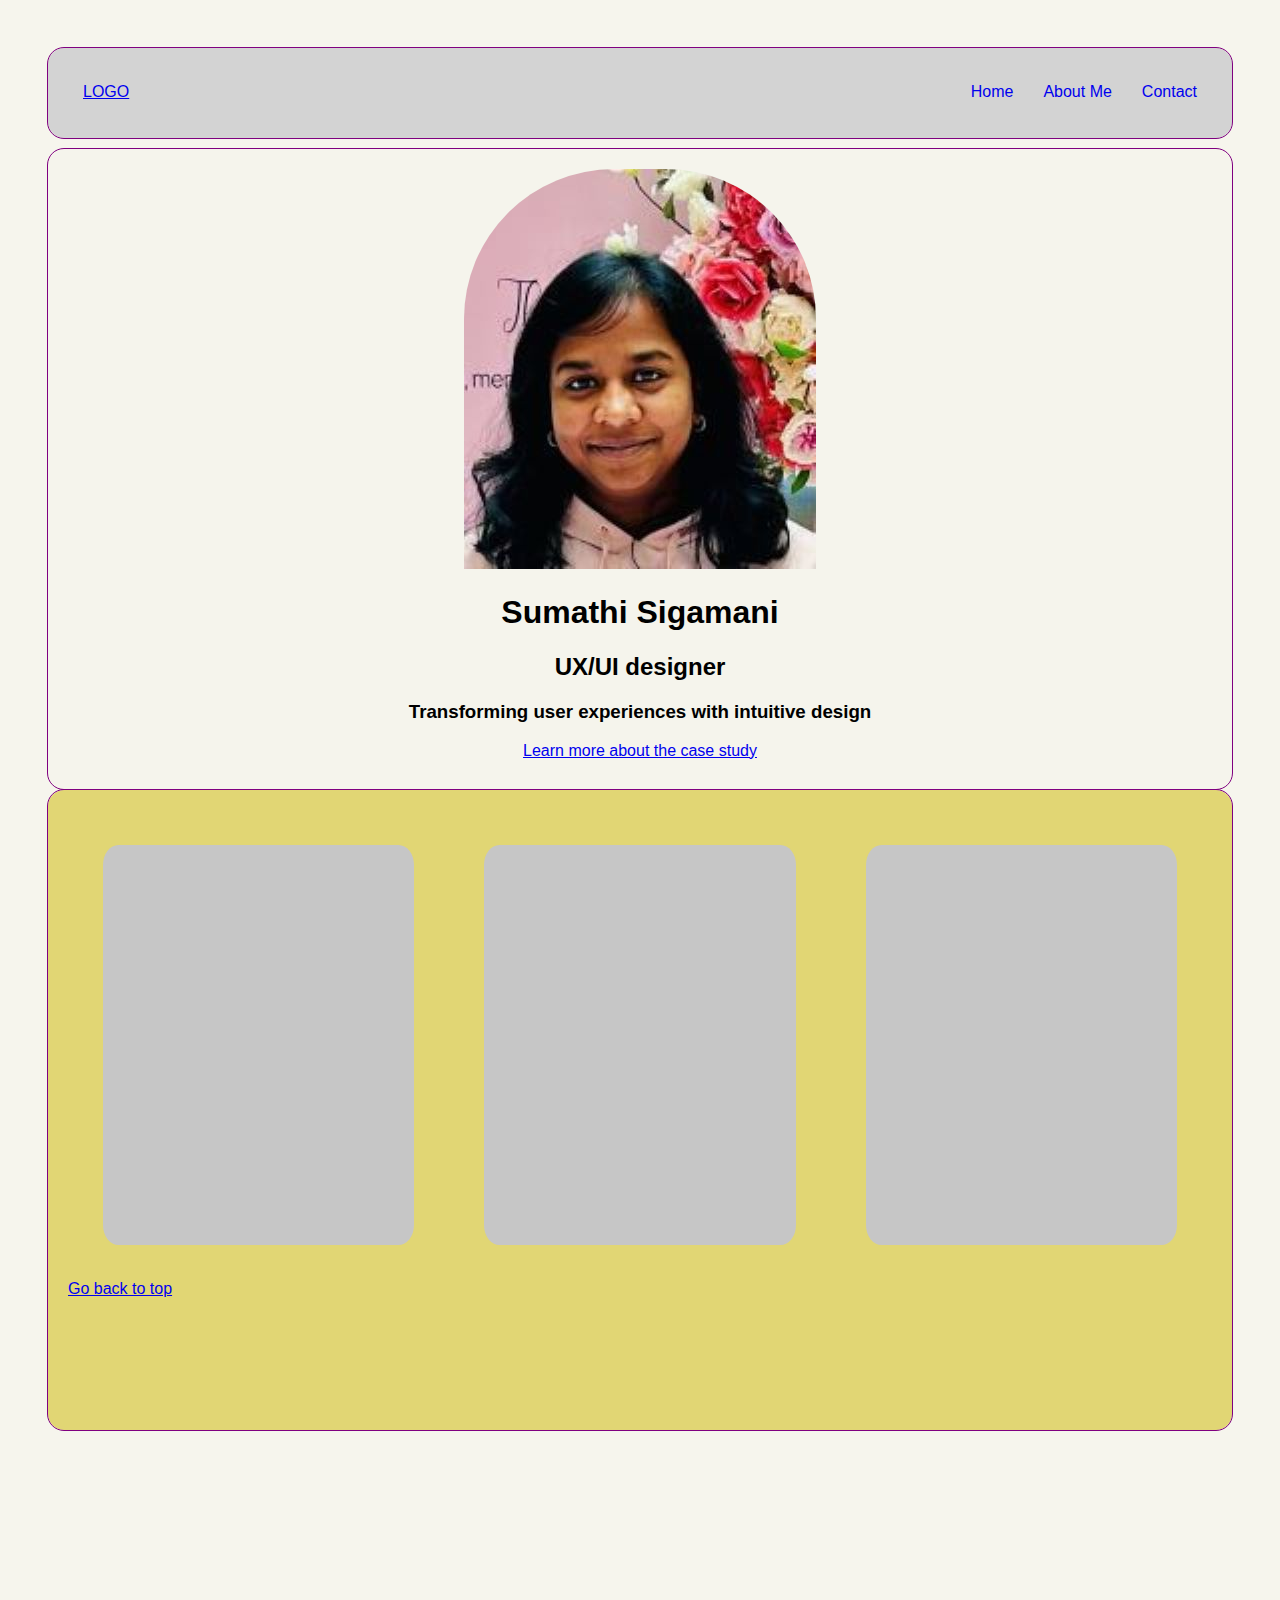
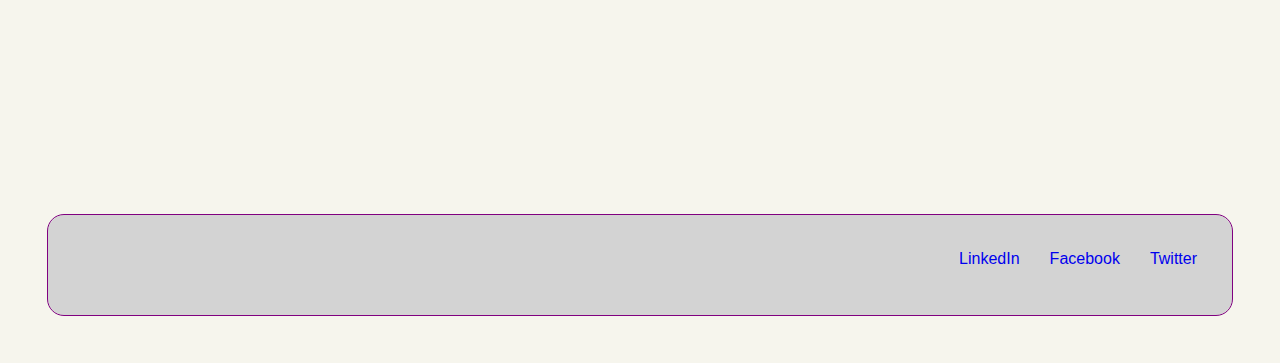
==== index.html @ f85f3149 "UX_UI_HW_19" ====
<!DOCTYPE html>
<html lang="en">
  <meta charset="UTF-8">
  <meta name="viewport" content="width=device-width, initial-scale=1.0">
  <title>Sumathi Portfolio</title>
  <script src="https://ajax.googleapis.com/ajax/libs/jquery/3.3.1/jquery.min.js"></script>
<script>
$(document).ready(function(){
  // Add smooth scrolling to all links
  $("a").on('click', function(event) {

    // Make sure this.hash has a value before overriding default behavior
    if (this.hash !== "") {
      // Prevent default anchor click behavior
      event.preventDefault();

      // Store hash
      var hash = this.hash;

      // Using jQuery's animate() method to add smooth page scroll
      // The optional number (800) specifies the number of milliseconds it takes to scroll to the specified area
      $('html, body').animate({
        scrollTop: $(hash).offset().top
      }, 800, function(){
   
        // Add hash (#) to URL when done scrolling (default click behavior)
        window.location.hash = hash;
      });
    } // End if
  });
});
</script>
<head>
  <link href="css/index.css" rel="stylesheet" type="text/css">
</head>
<body>
  <div class="grid">
 
<!--   <nav> -->
    <div class="title">
      <div class="logo">
        <a href="https://google.com">LOGO</a>
      </div> 
        <a href="https://google.com"><div class="inline-block">Contact</div></a>
        <a href="https://google.com"><div class="inline-block">About Me</div></a>
        <a href="https://google.com"><div class="inline-block">Home</div></a>
<!--       </div> -->
    </div>
<!--   </nav> -->
 
  <div class="header" id="section1">
    <!-- <div class="main" id="section1"></div> -->
        <img src="images/Sumi.jpg", alt="Sumathi picture">
        <h1>Sumathi Sigamani</h1>
        <h2>UX/UI designer</h2>
        <h3>Transforming user experiences with intuitive design</h3>
        <a href="#section2">Learn more about the case study</a>
    <!-- </div> -->
        
  </div>
  
  <div class="content" id="section2">
<!--     Case Study -->
    <!-- <div class="main" id="section2"> -->
      <div class="nested"></div>
      <div class="nested"></div>
      <div class="nested"></div>       
      <a href="#section1">Go back to top</a>
    <!-- </div> -->
   </div>   
     
  <div class="footer">
    <a href="https://google.com"><div class="inline-block">Twitter</div></a>
    <a href="https://google.com"><div class="inline-block">Facebook</div></a>
    <a href="https://google.com"><div class="inline-block">LinkedIn</div></a>
<!--       </div> -->
  </div>
  </div>
</body>
</html>
---- css/index.css ----
body {
    background-color: #F5F4EBE6;
    margin: 3em;
    font-family: arial, helvetica, sans-serif;
  }
  nav {
    height: 50px;
    background-color: lightgrey;
  }
  .logo {
    float: left;
    padding: 15px;
  }
  .inline-block {
    padding: 15px;
    float: inline-end;
  }
  #section1 {
    height: 600px;
    background-color: #F5F4EBE6;
  }
  
  #section2 {
    height: 600px;
    background-color: #e1d674;
  }
  /* #divider {
    display: flex;
    padding: 1px;
    flex-grow:1%; 
    background-color: purple;
    height: 5px;
    width: 100%;
  } */
  img{
    border-radius: 150px 150px 0 0;
  }
  /* .heroImage {
    float: top;
    padding-top: 5%;
    height: 600px;
    background-color: #F5F4EB;
    width: 100%;
    text-align: center;
  } */
  /* .caseStudy {
    float: bottom;
    background-color: #F5F4EB;
    height: 500px;
    width: 100%;
    text-align: center;
  } */
  
  /* .card {
    display: inline-block;
    background-color: #C6C6C6;
    border-radius: 5%;
    height: 400px;
    width: 350px;
    margin: 35px;
    margin-top: 50px;
  } */
  .site-footer {
    display: flex;
    /* align-content:flex-end; */
    background-color: #131111;
    border-top: 1px solid #131111;
    padding: 0 25px;
    position: absolute;
    flex-direction: column;
    justify-content: flex-end;
    width: 100%;
    bottom: 0;
  }
  /* 
  .footer-nav ul {
    padding: 0;
    margin: 0;
    list-style: none;
  }
  
  .footer-nav li {
    display: inline-block;
    vertical-top: top; 
  }
  /* 
  .footer-nav a {
    color: #666666;
    line-height: 40px;
    display: block;
    font-size: 13px;
  }
  
  .left-site-links {
    float: left;
  }
  
  .left-site-links li {
    margin-right: 1.5rem;
  }
  
  .right-site-links {
    float: right;
  }
  
  .right-site-links li {
    margin-left: 1.5rem;
  } */
  
   
  
  /* WITH GRID PROPERTIES */
  
  .grid {
    display: grid;
  
    grid-template-columns: 1fr 1fr 1fr;
  /*   grid-template-rows: 200px repeat(auto-fill, 200px) 600px; */
    grid-auto-rows: minmax(100px, auto) minmax(max-content, 2fr) minmax(20%, 80vmax);
    grid-gap: 1px;
    grid-template-areas: 
      "title title title"
      "header header header"
      "content content content"
      "footer footer footer";
  }
  .title {
    grid-area: title;
      height: 50px;
    background-color: lightgrey;
    
  }
  .header {
    grid-area: header;
    float: top;
    padding-top: 0%;
    height: 600px;
    background-color: #F5F4EB;
    text-align: center;
  }
  .sidebar {
    grid-area: sidebar;
  }
  .content {
    grid-area: content;
    display: grid;
    grid-template-rows: 0.1fr 1fr 2.5fr 0.5fr;   
    grid-template-columns: 1fr 1fr 1fr;
  }
  .footer {
    grid-area: footer;
  }
  
  /* Nested Grid */
  
  .nested {
    display: inline-block;
    background-color: #C6C6C6;
    border-radius: 5%;
    height: 400px;
    /* width: 350px; */
    margin: 35px;
    /* margin-top: 50px; */
  }
  
  
  /* Styling */
  
  .grid > div {
    padding: 20px;
   background-color:lightgrey;
   outline: 1px ridge purple;
   border-radius: 1rem ;
  }
  
  @media screen and (max-height: 471px) {
    body, html {
      height: auto;
    }
    .site-footer {
      position: relative;
    }
  } 
  
  @media screen and (max-width: 100%) {
    .footer-nav {
      text-align: center;
    }
    .footer-nav li {
      display: block;
      margin: 0;
    }
    .footer-nav li {
      display: block;
      margin: 0;
    }
    .left-site-links,
    .right-site-links {
      float: none;
    }
  }
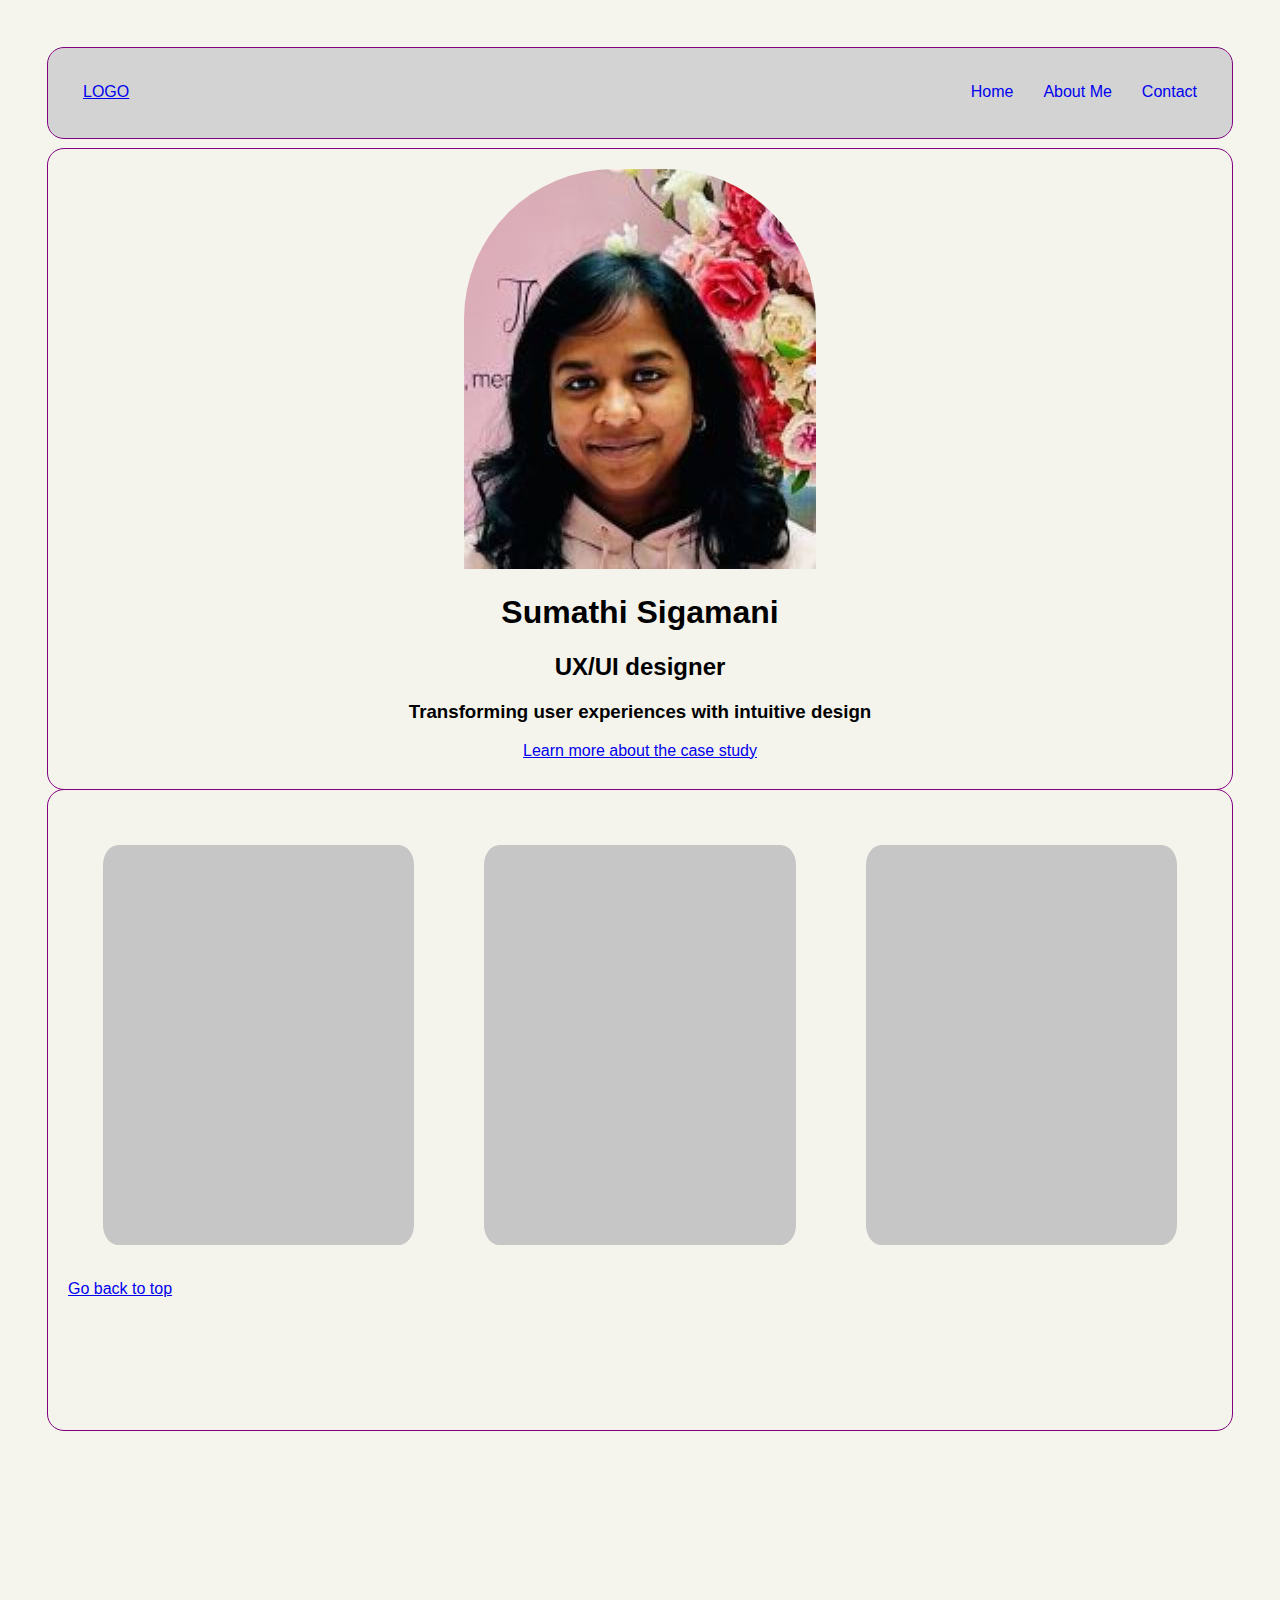
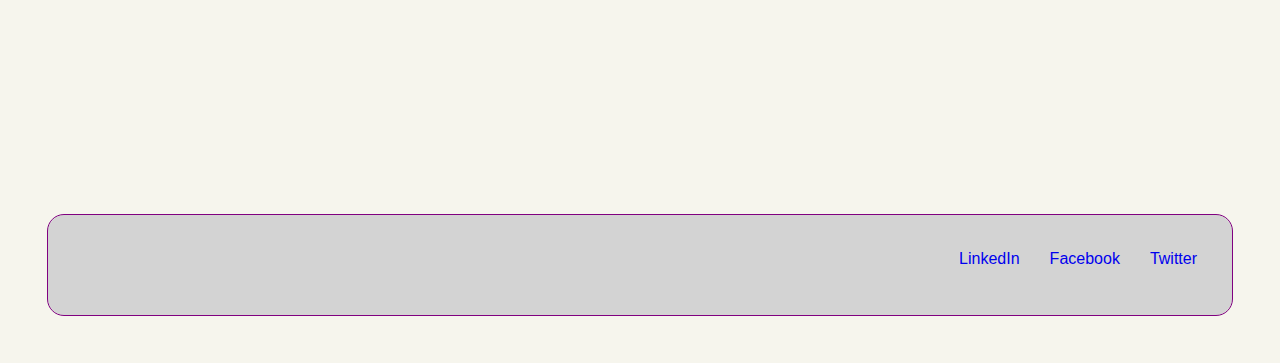
==== commit e604d074: "Updated with Javascript" ====
--- a/index.html
+++ b/index.html
@@ -31,6 +31,15 @@
 });
 </script>
 <head>
+  <!-- Google tag (gtag.js) -->
+<script async src="https://www.googletagmanager.com/gtag/js?id=G-SZ0YELFZ75"></script>
+<script>
+  window.dataLayer = window.dataLayer || [];
+  function gtag(){dataLayer.push(arguments);}
+  gtag('js', new Date());
+
+  gtag('config', 'G-SZ0YELFZ75');
+</script>
   <link href="css/index.css" rel="stylesheet" type="text/css">
 </head>
 <body>
--- a/css/index.css
+++ b/css/index.css
@@ -22,7 +22,7 @@
   
   #section2 {
     height: 600px;
-    background-color: #e1d674;
+    background-color: #F5F4EBE6;
   }
   /* #divider {
     display: flex;
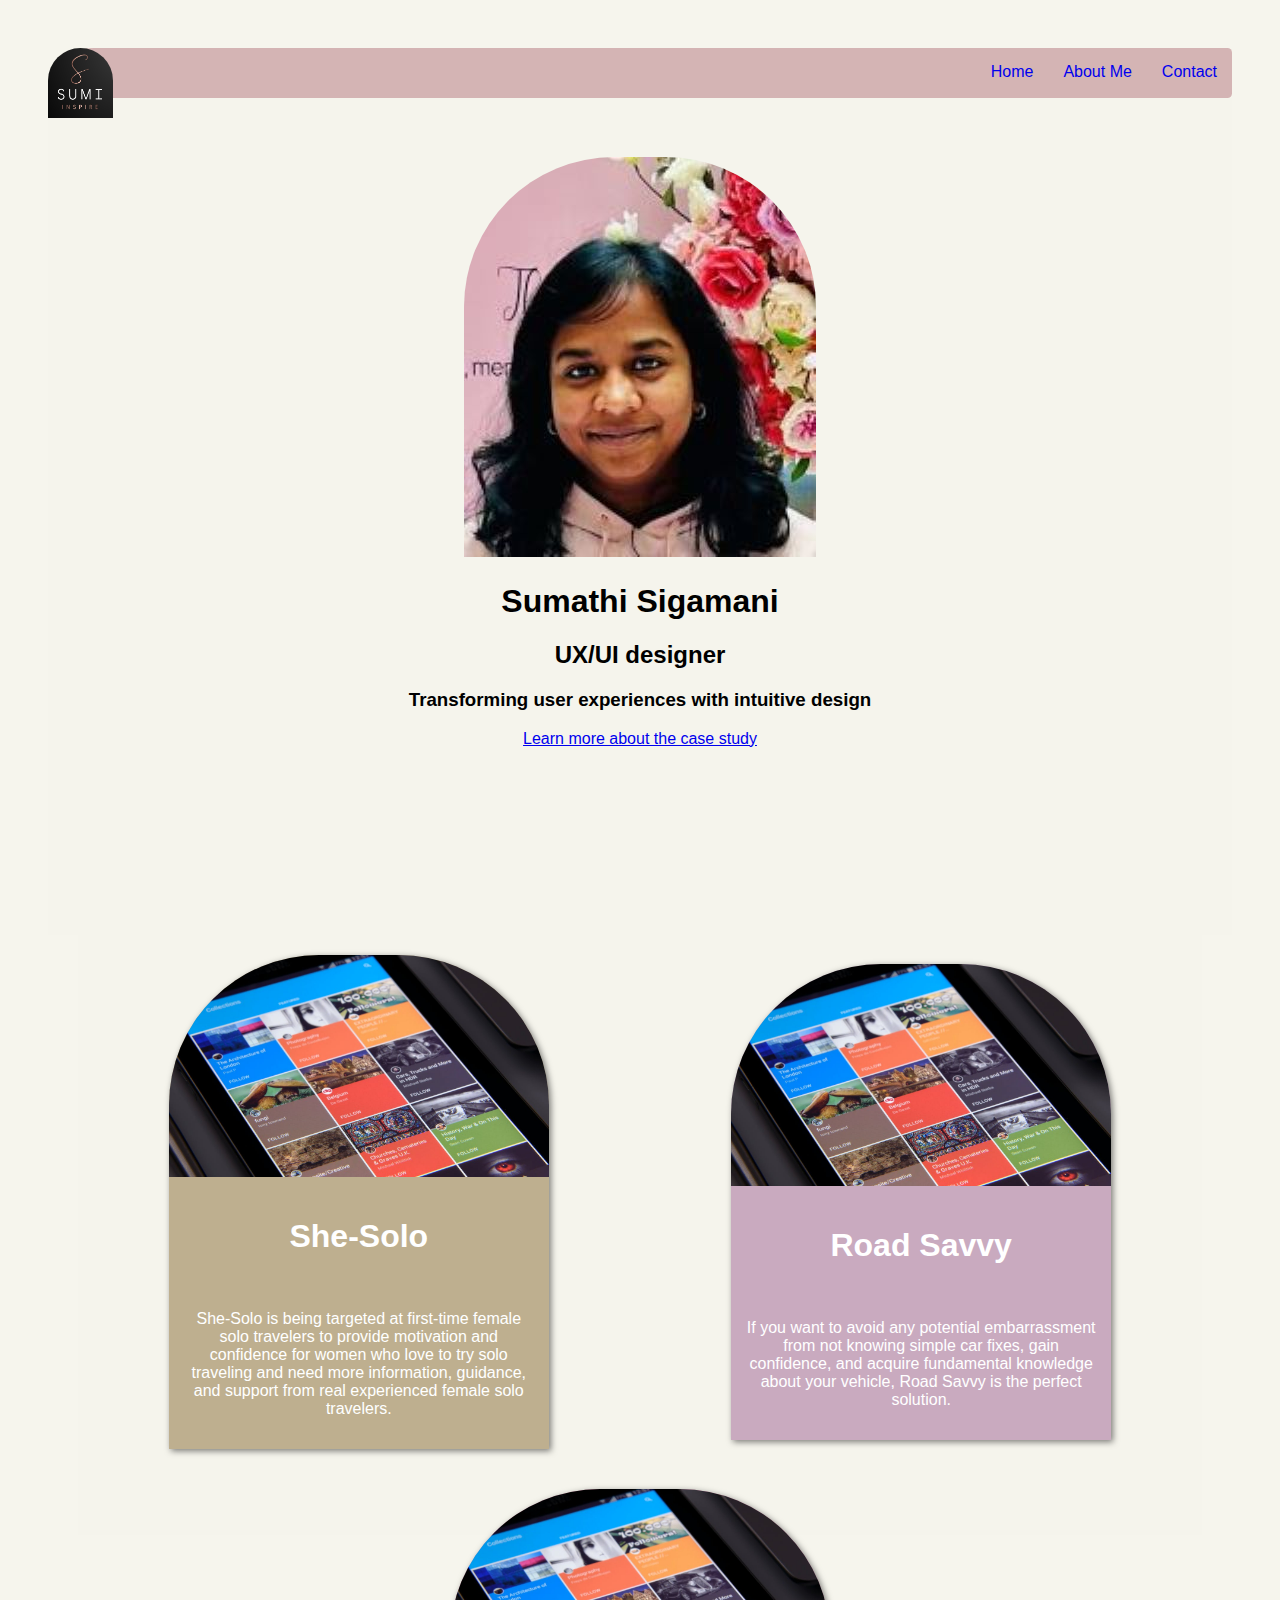
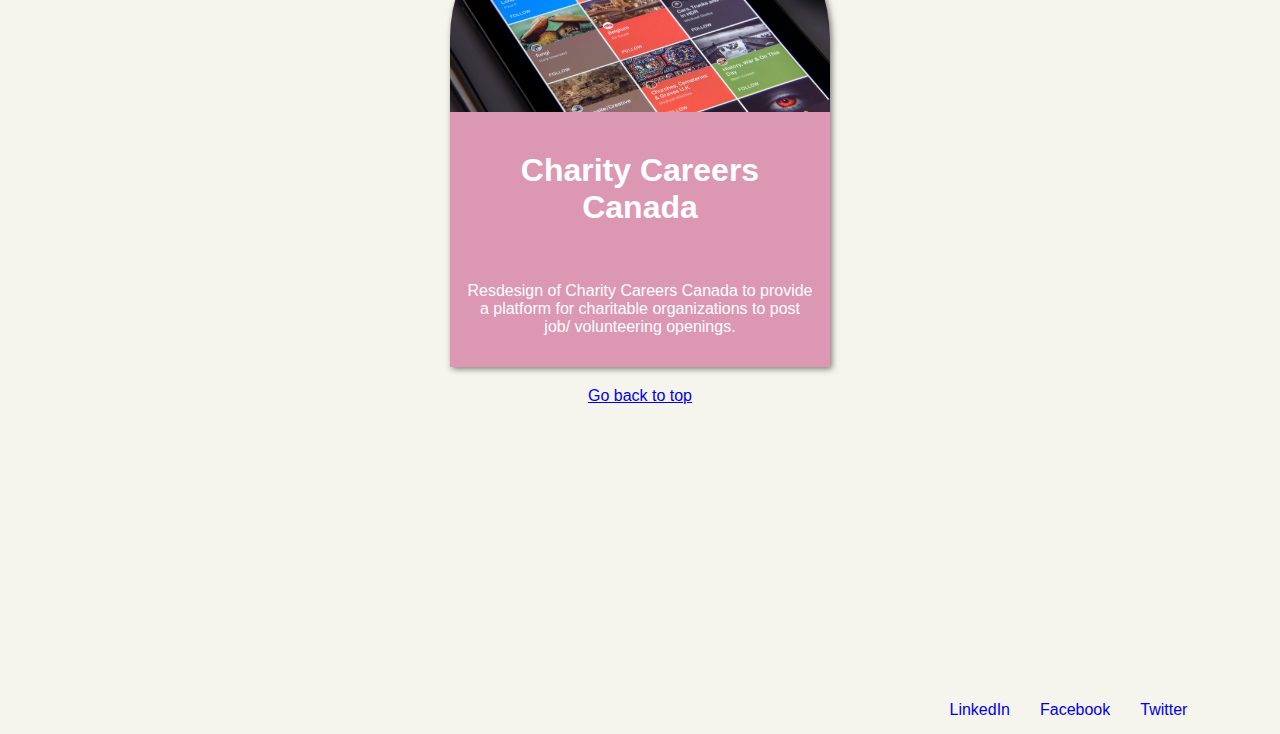
==== commit bde01c80: "Updated Javascript" ====
--- a/index.html
+++ b/index.html
@@ -1,89 +1,123 @@
 <!DOCTYPE html>
 <html lang="en">
-  <meta charset="UTF-8">
-  <meta name="viewport" content="width=device-width, initial-scale=1.0">
-  <title>Sumathi Portfolio</title>
-  <script src="https://ajax.googleapis.com/ajax/libs/jquery/3.3.1/jquery.min.js"></script>
-<script>
-$(document).ready(function(){
-  // Add smooth scrolling to all links
-  $("a").on('click', function(event) {
+<meta charset="UTF-8">
+<meta name="viewport" content="width=device-width, initial-scale=1.0">
+<title>Sumathi Portfolio</title>
+<script src="https://ajax.googleapis.com/ajax/libs/jquery/3.3.1/jquery.min.js"></script>
 
-    // Make sure this.hash has a value before overriding default behavior
-    if (this.hash !== "") {
-      // Prevent default anchor click behavior
-      event.preventDefault();
-
-      // Store hash
-      var hash = this.hash;
-
-      // Using jQuery's animate() method to add smooth page scroll
-      // The optional number (800) specifies the number of milliseconds it takes to scroll to the specified area
-      $('html, body').animate({
-        scrollTop: $(hash).offset().top
-      }, 800, function(){
-   
-        // Add hash (#) to URL when done scrolling (default click behavior)
-        window.location.hash = hash;
-      });
-    } // End if
-  });
-});
-</script>
 <head>
   <!-- Google tag (gtag.js) -->
-<script async src="https://www.googletagmanager.com/gtag/js?id=G-SZ0YELFZ75"></script>
-<script>
-  window.dataLayer = window.dataLayer || [];
-  function gtag(){dataLayer.push(arguments);}
-  gtag('js', new Date());
+  <script async src="https://www.googletagmanager.com/gtag/js?id=G-SZ0YELFZ75"></script>
+  <script>
+    window.dataLayer = window.dataLayer || [];
+    function gtag() { dataLayer.push(arguments); }
+    gtag('js', new Date());
 
-  gtag('config', 'G-SZ0YELFZ75');
-</script>
+    gtag('config', 'G-SZ0YELFZ75');
+  </script>
   <link href="css/index.css" rel="stylesheet" type="text/css">
 </head>
+
 <body>
-  <div class="grid">
- 
-<!--   <nav> -->
-    <div class="title">
-      <div class="logo">
-        <a href="https://google.com">LOGO</a>
-      </div> 
-        <a href="https://google.com"><div class="inline-block">Contact</div></a>
-        <a href="https://google.com"><div class="inline-block">About Me</div></a>
-        <a href="https://google.com"><div class="inline-block">Home</div></a>
-<!--       </div> -->
+
+  <div class="title">
+    <div class="logo">
+      <img class="logo" src="images/Sumi_logo.jpg" alt="Sumi Logo">
+      <!-- <a href="https://google.com">LOGO</a> -->
     </div>
-<!--   </nav> -->
- 
+    <a href="https://google.com">
+      <div class="inline-block">Contact</div>
+    </a>
+    <a href="https://google.com">
+      <div class="inline-block">About Me</div>
+    </a>
+    <a href="https://google.com">
+      <div class="inline-block">Home</div>
+    </a>
+  </div>
+
   <div class="header" id="section1">
     <!-- <div class="main" id="section1"></div> -->
-        <img src="images/Sumi.jpg", alt="Sumathi picture">
-        <h1>Sumathi Sigamani</h1>
-        <h2>UX/UI designer</h2>
-        <h3>Transforming user experiences with intuitive design</h3>
-        <a href="#section2">Learn more about the case study</a>
+    <img src="images/Sumi.jpg" , alt="Sumathi picture">
+    <h1>Sumathi Sigamani</h1>
+    <h2>UX/UI designer</h2>
+    <h3>Transforming user experiences with intuitive design</h3>
+    <a href="#section2">Learn more about the case study</a>
     <!-- </div> -->
-        
+
   </div>
-  
-  <div class="content" id="section2">
-<!--     Case Study -->
-    <!-- <div class="main" id="section2"> -->
-      <div class="nested"></div>
-      <div class="nested"></div>
-      <div class="nested"></div>       
-      <a href="#section1">Go back to top</a>
+
+  <!-- Cards start -->
+
+  <div class="container" id="section2">
+    <div id="my-cards">
+      <div class="card" id="casestudy1_card">
+        <img class="image" src="images/sample.jpg" alt="car_1 image">
+        <div class="details">
+          <h1>She-Solo </h1>
+          <br>
+          <p>She-Solo is being targeted at first-time female solo travelers to provide motivation and confidence for women who love to try solo traveling and need more information, guidance, and support from real experienced female solo travelers.
+          </p>
+        </div>
+        <div class="middle">
+          <div>
+            <h1 class="article">Learn More</h1>
+          </div>
+        </div>
+      </div>
+
+      <div class="card" id="casestudy2_card">
+        <img class="image" src="images/sample.jpg" alt="card_2 image">
+        <div class="details">
+          <h1>Road Savvy</h1>
+          <br>
+          <p>If you want to avoid any potential embarrassment from not knowing simple car fixes, gain confidence, and acquire fundamental knowledge about your vehicle, Road Savvy is the perfect solution.
+
+          </p>
+        </div>
+        <div class="middle">
+          <div>
+            <h1 class="article">Learn More</h1>
+          </div>
+        </div>
+      </div>
+
+      <div class="card" id="casestudy3_card">
+        <img class="image" src="images/sample.jpg" alt="card_3 image">
+        <div class="details">
+          <h1>Charity Careers Canada</h1>
+          <br>
+          <p>Resdesign of Charity Careers Canada  to provide a platform for charitable organizations to post job/
+volunteering openings. 
+          </p>
+        </div>
+        <div class="middle">
+          <div>
+            <h1 class="article">Learn More</h1>
+          </div>
+        </div>
+      </div>
+
+    </div>
+    <a href="#section1">Go back to top</a>
     <!-- </div> -->
-   </div>   
-     
-  <div class="footer">
-    <a href="https://google.com"><div class="inline-block">Twitter</div></a>
-    <a href="https://google.com"><div class="inline-block">Facebook</div></a>
-    <a href="https://google.com"><div class="inline-block">LinkedIn</div></a>
-<!--       </div> -->
+
+
+
+
+    <div class="footer">
+      <a href="https://google.com">
+        <div class="inline-block">Twitter</div>
+      </a>
+      <a href="https://google.com">
+        <div class="inline-block">Facebook</div>
+      </a>
+      <a href="https://google.com">
+        <div class="inline-block">LinkedIn</div>
+      </a>
+    </div>
   </div>
-  </div>
+  <script src="js/index.js"></script>
 </body>
-</html>
+
+</html>--- a/css/index.css
+++ b/css/index.css
@@ -3,13 +3,16 @@
     margin: 3em;
     font-family: arial, helvetica, sans-serif;
   }
-  nav {
+  /* nav {
     height: 50px;
-    background-color: lightgrey;
-  }
+    /* background-color: lightgrey; */
+    /* border-radius: 150px 150px 0 0; */
+  /* } */
+
   .logo {
     float: left;
-    padding: 15px;
+    /* padding: 15px; */
+    height: 70px; width: 65px;
   }
   .inline-block {
     padding: 15px;
@@ -18,51 +21,111 @@
   #section1 {
     height: 600px;
     background-color: #F5F4EBE6;
+    padding-bottom:15% ;
   }
   
   #section2 {
     height: 600px;
     background-color: #F5F4EBE6;
-  }
-  /* #divider {
-    display: flex;
-    padding: 1px;
-    flex-grow:1%; 
-    background-color: purple;
-    height: 5px;
-    width: 100%;
-  } */
+    text-align: center;
+  }
+
   img{
     border-radius: 150px 150px 0 0;
   }
-  /* .heroImage {
-    float: top;
-    padding-top: 5%;
-    height: 600px;
-    background-color: #F5F4EB;
-    width: 100%;
+  .container{
+    width: 1280px;
+    margin: auto;
+  }
+  
+  #my-cards{
+    display: flex;
+    justify-content: space-around;
+    flex-wrap: wrap;
+    align-items: center;
     text-align: center;
-  } */
-  /* .caseStudy {
-    float: bottom;
-    background-color: #F5F4EB;
-    height: 500px;
-    width: 100%;
-    text-align: center;
-  } */
-  
-  /* .card {
-    display: inline-block;
-    background-color: #C6C6C6;
-    border-radius: 5%;
-    height: 400px;
-    width: 350px;
-    margin: 35px;
-    margin-top: 50px;
-  } */
-  .site-footer {
+  }
+  
+  .card{
+    position: relative;
+    width: 380px;
+    min-height: 350px;
+    margin: 20px 0;
+    cursor: pointer;
+    transition: 1s ease;
+    /* horizontal length, vertical length, Blur radius, spread, color */
+    box-shadow: 2px 2px 6px 0px rgba(0, 0, 0, 0.5);
+    border-radius: 150px 150px 0 0;
+  }
+  
+  .card:hover{ transform: scale(1.1);}
+  
+  .card img{ width: 100%;}
+  
+  .card:hover .image{
+    filter: brightness(50%);
+    -webkit-transition: all 1s ease;
+    -moz-transition: all 1s ease;
+    -o-transition: all 1s ease;
+    -ms-transition: all 1s ease;
+    transition: all 1s ease;
+  }
+  
+  .details{padding: 15px;}
+  
+  .middle{
+    position: absolute;
+    top: 30%;
+    left: 50%;
+    opacity: 0;
+    color: black;
+    transition: .5s ease;
+    transform: translate(-50%, -50%);
+    -ms-transform: translate(-50%, -50%);
+    filter: brightness(100%);
+  }
+  
+  .middle i{
+    font-size: 70px;
+    color: red;
+  }
+  
+  .middle h1{
+    background-color: whitesmoke;
+    padding: 15px;
+  }
+  
+  .card:hover .middle{ opacity: 1;}
+  
+  #casestudy1_card{
+    background-color: rgba(167, 146, 104, 0.7);
+    color: white;
+  }
+  
+  #casestudy2_card{
+    background-color:rgba(183, 138, 173, 0.7);
+    color: white;
+  }
+  
+  #casestudy3_card{
+    background-color: rgba(210, 111, 152, 0.7);
+    color: white;
+  }
+  
+  
+  @media (max-width:1280px){
+    .container{ width: 95%;}
+  }
+  @media (max-width:768px){
+    .card{ width: 95%;}
+  
+    .card:hover{ transform: scale(1);}
+  }
+  
+  
+  /* .site-footer {
     display: flex;
-    /* align-content:flex-end; */
+    /* align-content:flex-end; 
     background-color: #131111;
     border-top: 1px solid #131111;
     padding: 0 25px;
@@ -72,50 +135,15 @@
     width: 100%;
     bottom: 0;
   }
-  /* 
-  .footer-nav ul {
-    padding: 0;
-    margin: 0;
-    list-style: none;
-  }
-  
-  .footer-nav li {
-    display: inline-block;
-    vertical-top: top; 
-  }
-  /* 
-  .footer-nav a {
-    color: #666666;
-    line-height: 40px;
-    display: block;
-    font-size: 13px;
-  }
-  
-  .left-site-links {
-    float: left;
-  }
-  
-  .left-site-links li {
-    margin-right: 1.5rem;
-  }
-  
-  .right-site-links {
-    float: right;
-  }
-  
-  .right-site-links li {
-    margin-left: 1.5rem;
-  } */
-  
-   
-  
-  /* WITH GRID PROPERTIES */
+ */
+     
+  /* WITH GRID PROPERTIES 
   
   .grid {
     display: grid;
   
     grid-template-columns: 1fr 1fr 1fr;
-  /*   grid-template-rows: 200px repeat(auto-fill, 200px) 600px; */
+  /*   grid-template-rows: 200px repeat(auto-fill, 200px) 600px; 
     grid-auto-rows: minmax(100px, auto) minmax(max-content, 2fr) minmax(20%, 80vmax);
     grid-gap: 1px;
     grid-template-areas: 
@@ -123,17 +151,20 @@
       "header header header"
       "content content content"
       "footer footer footer";
-  }
+  } */
   .title {
     grid-area: title;
+    padding-top:0%;
       height: 50px;
-    background-color: lightgrey;
+      border-radius: 150px 15px 15px 15px;
+     background-color: rgb(212, 180, 180);  
+    background-blend-mode:soft-light;
     
   }
   .header {
     grid-area: header;
     float: top;
-    padding-top: 0%;
+    padding-top: 5%;
     height: 600px;
     background-color: #F5F4EB;
     text-align: center;
@@ -148,6 +179,7 @@
     grid-template-columns: 1fr 1fr 1fr;
   }
   .footer {
+    padding-top: 25%;
     grid-area: footer;
   }
   
@@ -177,26 +209,7 @@
     body, html {
       height: auto;
     }
-    .site-footer {
-      position: relative;
-    }
   } 
   
-  @media screen and (max-width: 100%) {
-    .footer-nav {
-      text-align: center;
-    }
-    .footer-nav li {
-      display: block;
-      margin: 0;
-    }
-    .footer-nav li {
-      display: block;
-      margin: 0;
-    }
-    .left-site-links,
-    .right-site-links {
-      float: none;
-    }
-  } 
+
   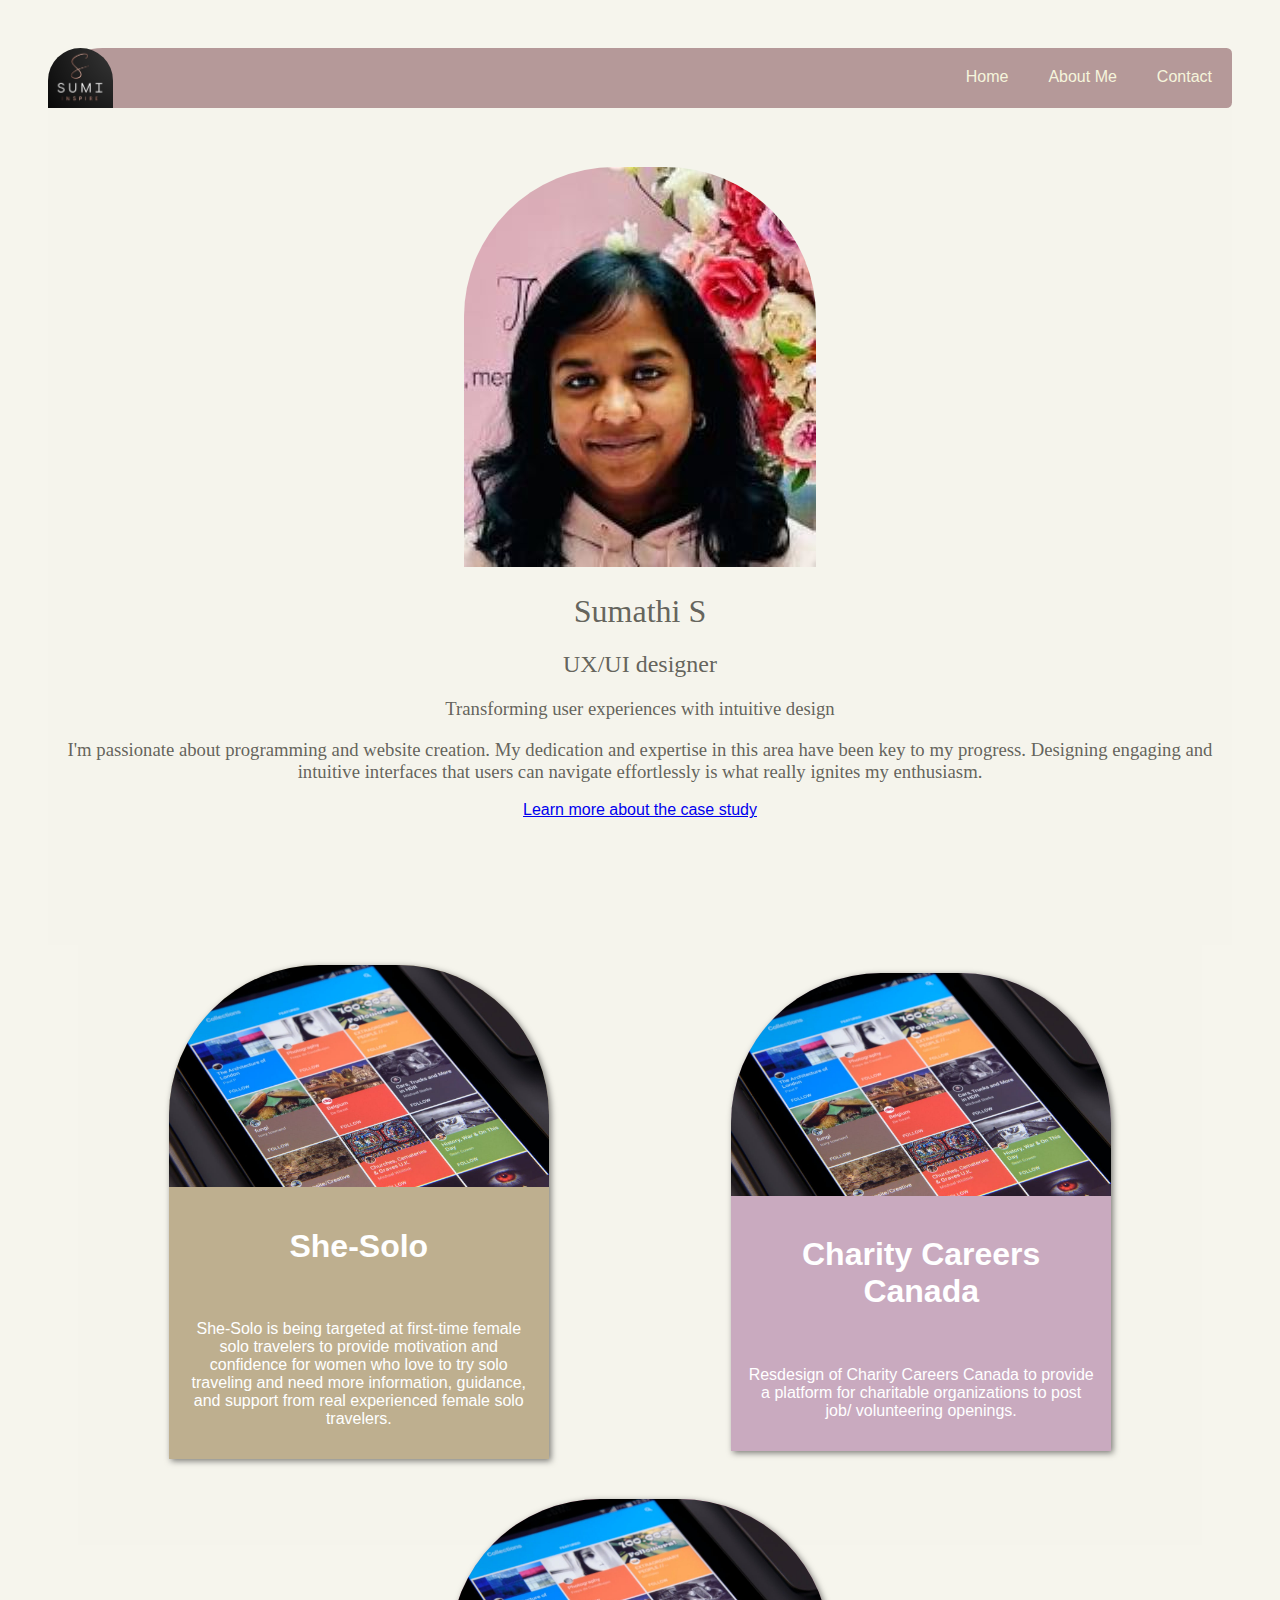
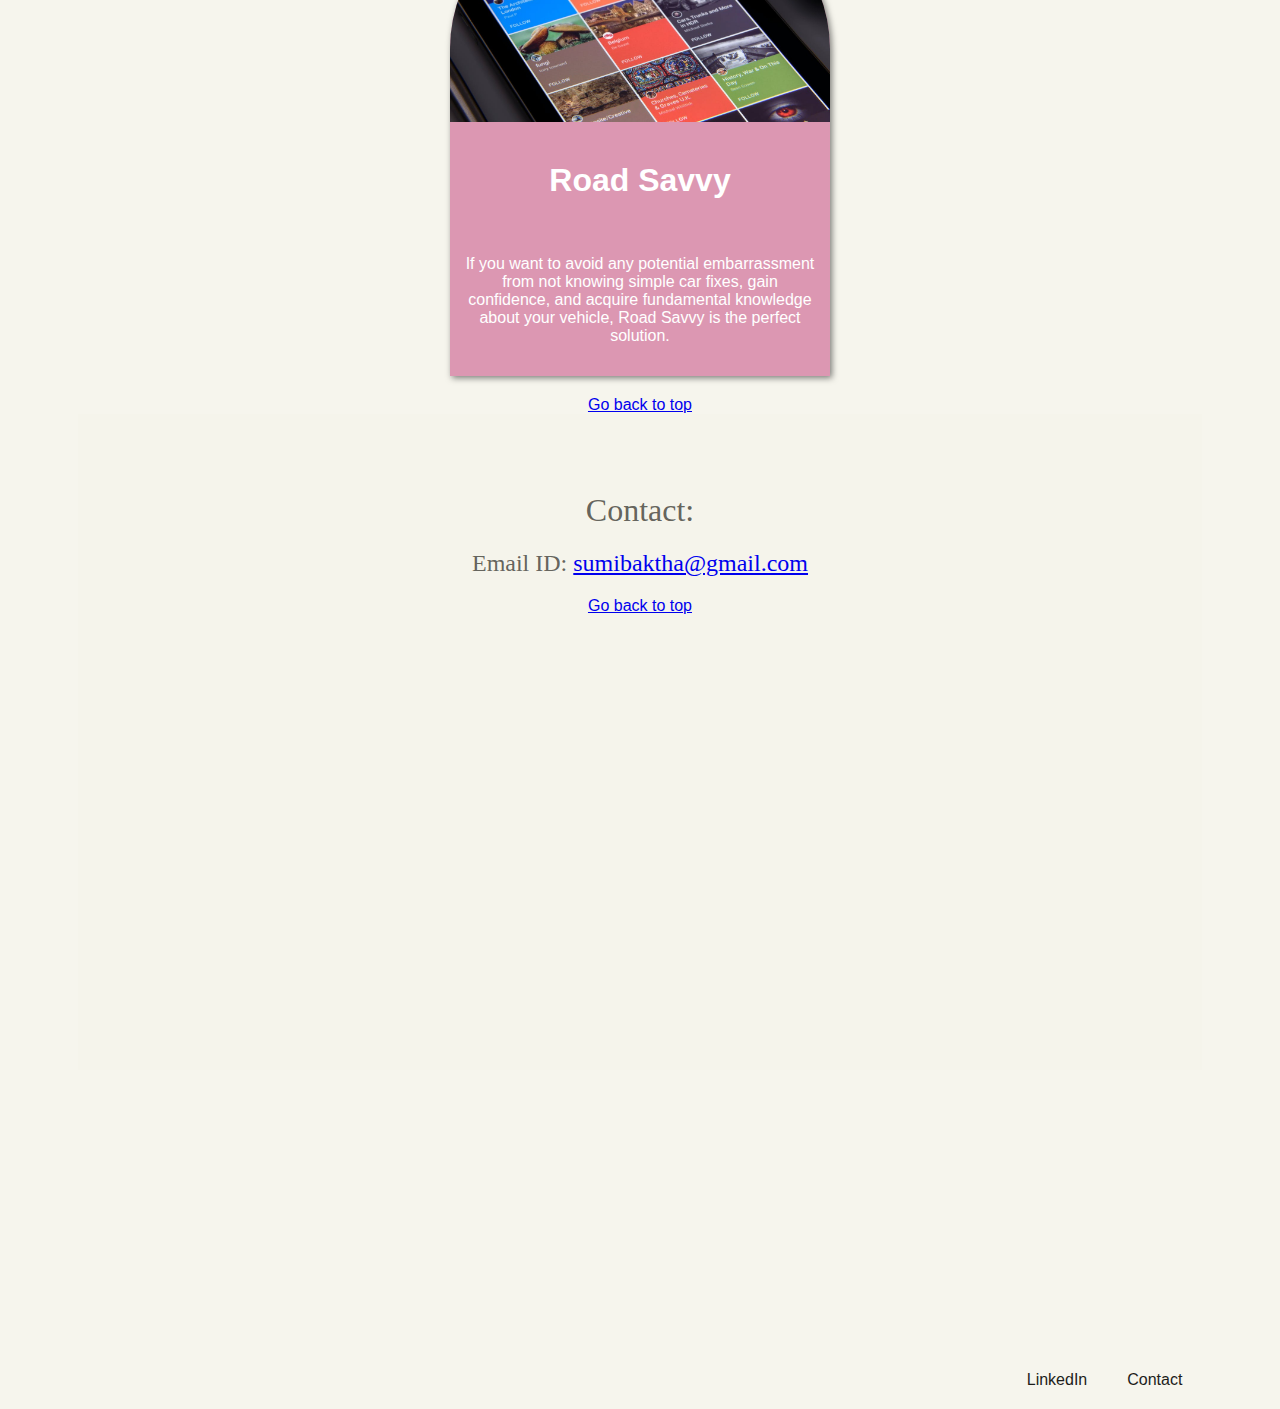
==== commit c6b7fecb: "More updates on links" ====
--- a/index.html
+++ b/index.html
@@ -39,13 +39,17 @@
   <div class="header" id="section1">
     <!-- <div class="main" id="section1"></div> -->
     <img src="images/Sumi.jpg" , alt="Sumathi picture">
-    <h1>Sumathi Sigamani</h1>
+    <h1>Sumathi S</h1>
     <h2>UX/UI designer</h2>
     <h3>Transforming user experiences with intuitive design</h3>
+    <h3>I'm passionate about programming and website creation. My dedication and expertise in this area have been key to
+      my progress. Designing engaging and intuitive interfaces that users can navigate effortlessly is what really
+      ignites my enthusiasm.</h3>
     <a href="#section2">Learn more about the case study</a>
     <!-- </div> -->
 
   </div>
+
 
   <!-- Cards start -->
 
@@ -56,12 +60,15 @@
         <div class="details">
           <h1>She-Solo </h1>
           <br>
-          <p>She-Solo is being targeted at first-time female solo travelers to provide motivation and confidence for women who love to try solo traveling and need more information, guidance, and support from real experienced female solo travelers.
+          <p>She-Solo is being targeted at first-time female solo travelers to provide motivation and confidence for
+            women who love to try solo traveling and need more information, guidance, and support from real experienced
+            female solo travelers.
           </p>
         </div>
         <div class="middle">
           <div>
-            <h1 class="article">Learn More</h1>
+            <h1 class="article"><a href="https://medium.com/@sumibaktha/case-study-a473b70b874b" target="_blank">Learn
+                More</a></h1>
           </div>
         </div>
       </div>
@@ -69,15 +76,15 @@
       <div class="card" id="casestudy2_card">
         <img class="image" src="images/sample.jpg" alt="card_2 image">
         <div class="details">
-          <h1>Road Savvy</h1>
+          <h1>Charity Careers Canada</h1>
           <br>
-          <p>If you want to avoid any potential embarrassment from not knowing simple car fixes, gain confidence, and acquire fundamental knowledge about your vehicle, Road Savvy is the perfect solution.
-
+          <p>Resdesign of Charity Careers Canada to provide a platform for charitable organizations to post job/
+            volunteering openings.
           </p>
         </div>
         <div class="middle">
           <div>
-            <h1 class="article">Learn More</h1>
+            <h1 class="article"><a href="https://medium.com/@sumibaktha/case-study-ae212fac6f8d">Learn More</a></h1>
           </div>
         </div>
       </div>
@@ -85,15 +92,16 @@
       <div class="card" id="casestudy3_card">
         <img class="image" src="images/sample.jpg" alt="card_3 image">
         <div class="details">
-          <h1>Charity Careers Canada</h1>
+          <h1>Road Savvy</h1>
           <br>
-          <p>Resdesign of Charity Careers Canada  to provide a platform for charitable organizations to post job/
-volunteering openings. 
+          <p>If you want to avoid any potential embarrassment from not knowing simple car fixes, gain confidence, and
+            acquire fundamental knowledge about your vehicle, Road Savvy is the perfect solution.
+
           </p>
         </div>
         <div class="middle">
           <div>
-            <h1 class="article">Learn More</h1>
+            <h1 class="article">Coming Soon..</h1>
           </div>
         </div>
       </div>
@@ -102,18 +110,32 @@
     <a href="#section1">Go back to top</a>
     <!-- </div> -->
 
+    <div class="header" id="section3">
+      <!-- <div class="main" id="section1"></div> -->
+      <!-- <img src="images/Sumi.jpg" , alt="Sumathi picture"> -->
+      <h1>Contact:</h1>
+      <h2>Email ID: <a href="#">sumibaktha@gmail.com</a></h2>
+      <!-- <h3>Transforming user experiences with intuitive design</h3>
+      <h3>I'm passionate about programming and website creation. My dedication and expertise in this area have been key to
+        my progress. Designing engaging and intuitive interfaces that users can navigate effortlessly is what really
+        ignites my enthusiasm.</h3> -->
+      <a href="#section1">Go back to top</a>
+      <!-- </div> -->
+  
+    </div>
+
 
 
 
     <div class="footer">
-      <a href="https://google.com">
-        <div class="inline-block">Twitter</div>
+      <!-- <a href="https://google.com">
+        <div class="inline-block-footer">Twitter</div>
+      </a> -->
+      <a href="#section3">
+        <div class="inline-block-footer">Contact</div>
       </a>
-      <a href="https://google.com">
-        <div class="inline-block">Facebook</div>
-      </a>
-      <a href="https://google.com">
-        <div class="inline-block">LinkedIn</div>
+      <a href="https://www.linkedin.com/in/sumathisigamani/">
+        <div class="inline-block-footer">LinkedIn</div>
       </a>
     </div>
   </div>
--- a/css/index.css
+++ b/css/index.css
@@ -12,16 +12,27 @@
   .logo {
     float: left;
     /* padding: 15px; */
-    height: 70px; width: 65px;
+    height: 60px; width: 65px;
   }
   .inline-block {
-    padding: 15px;
+    padding: 20px;
     float: inline-end;
+    -webkit-text-fill-color: beige;
+  }
+  .inline-block-footer {
+    padding: 20px;
+    float: inline-end;
+    -webkit-text-fill-color: rgb(29, 29, 27);
   }
   #section1 {
     height: 600px;
     background-color: #F5F4EBE6;
     padding-bottom:15% ;
+  }
+ .header h1, h2, h3 {
+font-family: Roboto;
+font-weight: 500;
+color: #52514ae6;
   }
   
   #section2 {
@@ -155,9 +166,9 @@
   .title {
     grid-area: title;
     padding-top:0%;
-      height: 50px;
+      height: 60px;
       border-radius: 150px 15px 15px 15px;
-     background-color: rgb(212, 180, 180);  
+     background-color: rgb(181, 153, 153);
     background-blend-mode:soft-light;
     
   }
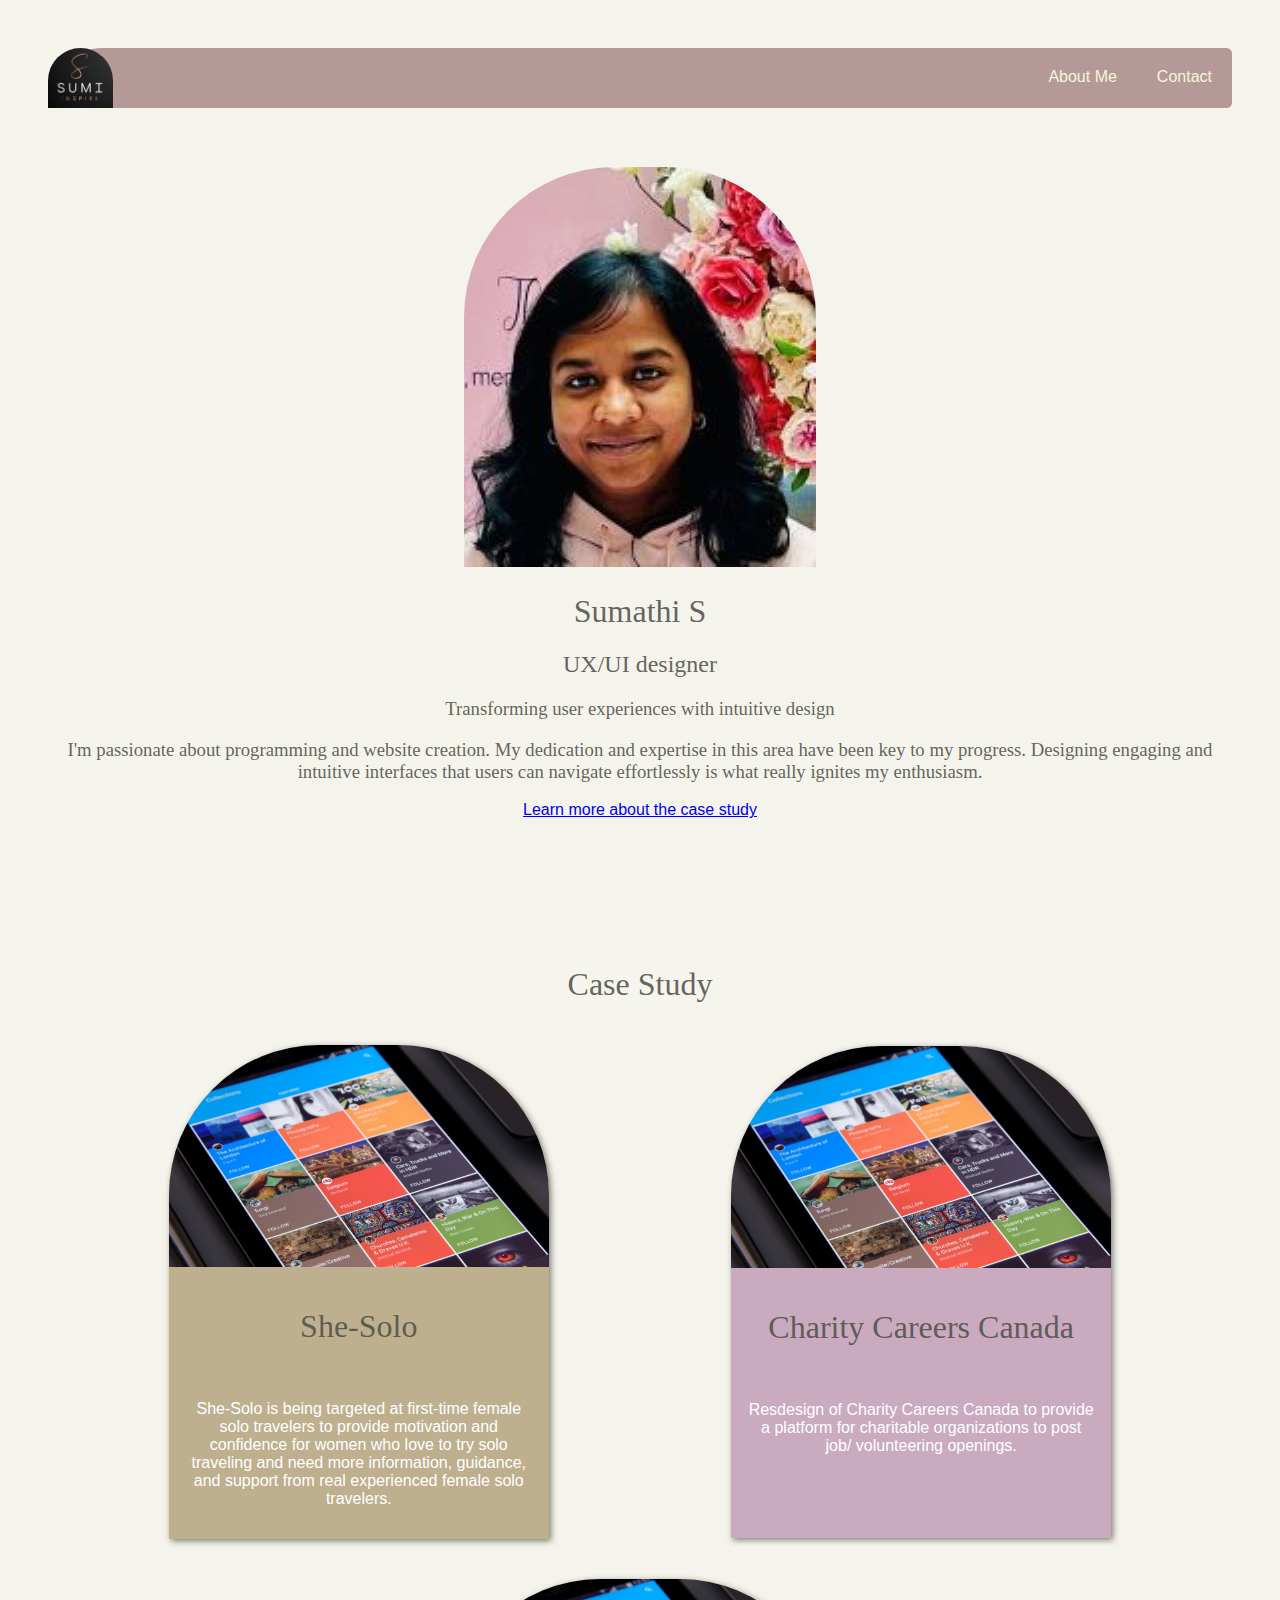
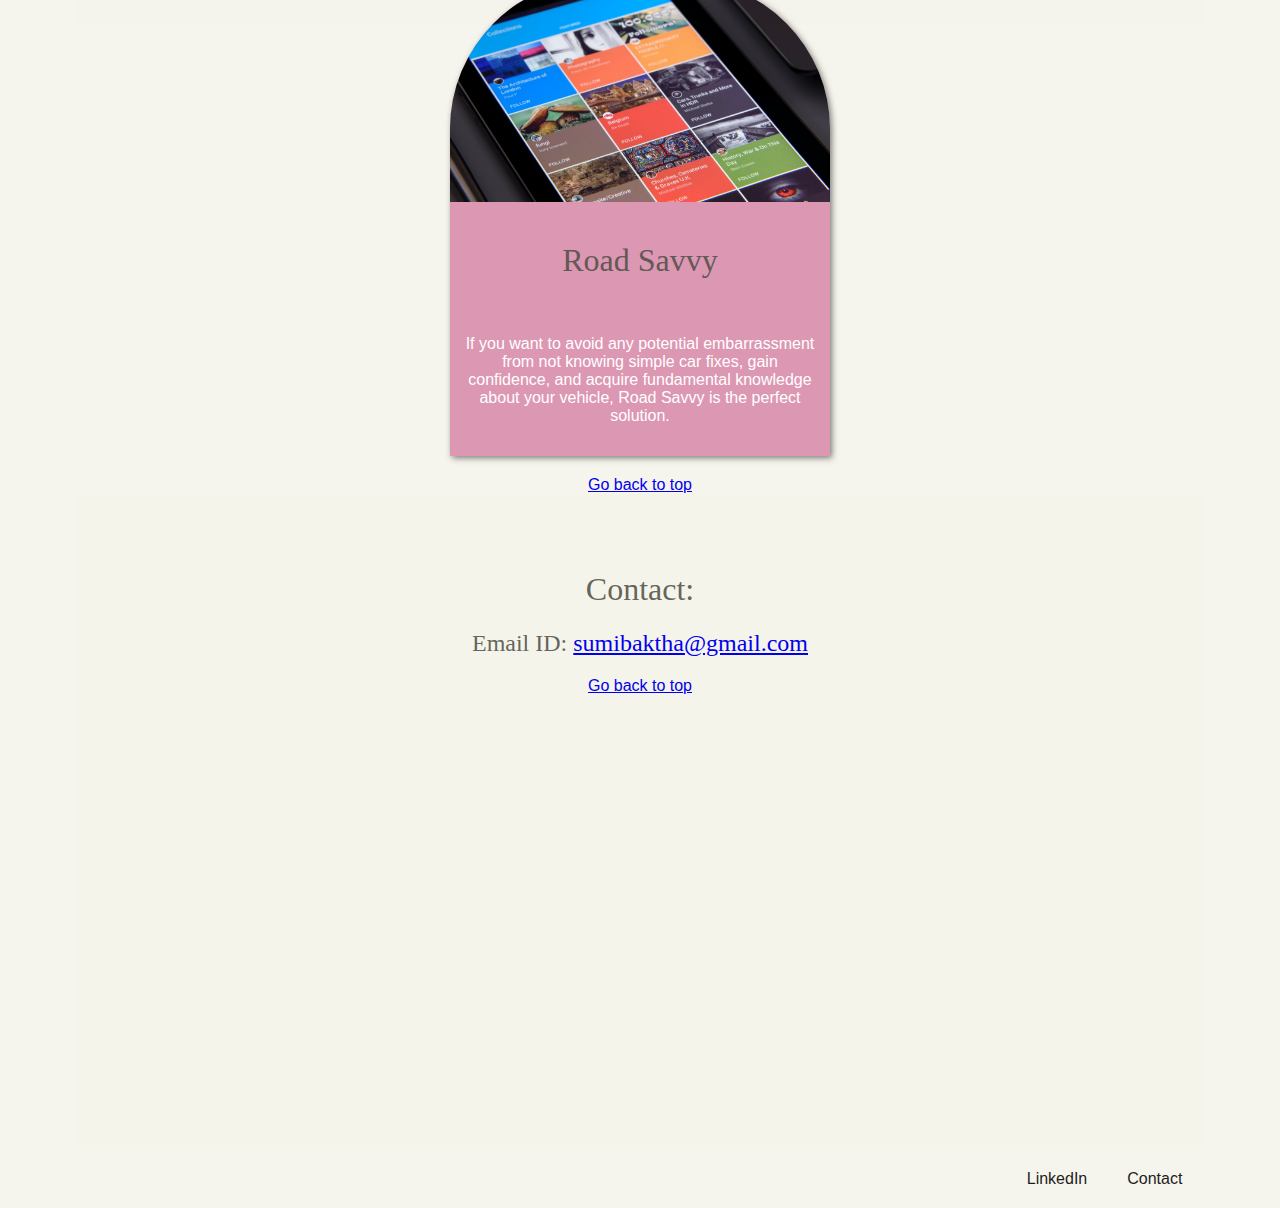
==== commit 73c97817: "Minor page fixes" ====
--- a/index.html
+++ b/index.html
@@ -23,21 +23,16 @@
   <div class="title">
     <div class="logo">
       <img class="logo" src="images/Sumi_logo.jpg" alt="Sumi Logo">
-      <!-- <a href="https://google.com">LOGO</a> -->
     </div>
-    <a href="https://google.com">
+    <a href="#section3">
       <div class="inline-block">Contact</div>
     </a>
-    <a href="https://google.com">
+    <a href="#section1">
       <div class="inline-block">About Me</div>
-    </a>
-    <a href="https://google.com">
-      <div class="inline-block">Home</div>
     </a>
   </div>
 
   <div class="header" id="section1">
-    <!-- <div class="main" id="section1"></div> -->
     <img src="images/Sumi.jpg" , alt="Sumathi picture">
     <h1>Sumathi S</h1>
     <h2>UX/UI designer</h2>
@@ -52,8 +47,9 @@
 
 
   <!-- Cards start -->
+  <h1>Case Study</h1>
+  <div class="container" id="section2">
 
-  <div class="container" id="section2">
     <div id="my-cards">
       <div class="card" id="casestudy1_card">
         <img class="image" src="images/sample.jpg" alt="car_1 image">
@@ -79,7 +75,7 @@
           <h1>Charity Careers Canada</h1>
           <br>
           <p>Resdesign of Charity Careers Canada to provide a platform for charitable organizations to post job/
-            volunteering openings.
+            volunteering openings. </p> </br></br>
           </p>
         </div>
         <div class="middle">
@@ -108,29 +104,16 @@
 
     </div>
     <a href="#section1">Go back to top</a>
-    <!-- </div> -->
 
     <div class="header" id="section3">
-      <!-- <div class="main" id="section1"></div> -->
-      <!-- <img src="images/Sumi.jpg" , alt="Sumathi picture"> -->
       <h1>Contact:</h1>
       <h2>Email ID: <a href="#">sumibaktha@gmail.com</a></h2>
-      <!-- <h3>Transforming user experiences with intuitive design</h3>
-      <h3>I'm passionate about programming and website creation. My dedication and expertise in this area have been key to
-        my progress. Designing engaging and intuitive interfaces that users can navigate effortlessly is what really
-        ignites my enthusiasm.</h3> -->
       <a href="#section1">Go back to top</a>
-      <!-- </div> -->
-  
     </div>
 
 
 
-
     <div class="footer">
-      <!-- <a href="https://google.com">
-        <div class="inline-block-footer">Twitter</div>
-      </a> -->
       <a href="#section3">
         <div class="inline-block-footer">Contact</div>
       </a>
--- a/css/index.css
+++ b/css/index.css
@@ -34,6 +34,12 @@
 font-weight: 500;
 color: #52514ae6;
   }
+  h1{
+    font-family: Roboto;
+    font-weight: 500;
+    color: #52514ae6;
+    text-align: center; 
+  }
   
   #section2 {
     height: 600px;
@@ -126,43 +132,17 @@
   
   @media (max-width:1280px){
     .container{ width: 95%;}
+    .footer{padding-top: 0%;}
   }
   @media (max-width:768px){
     .card{ width: 95%;}
-  
+    .container{ padding-top: 25%;}
     .card:hover{ transform: scale(1);}
-  }
-  
-  
-  /* .site-footer {
-    display: flex;
-    /* align-content:flex-end; 
-    background-color: #131111;
-    border-top: 1px solid #131111;
-    padding: 0 25px;
-    position: absolute;
-    flex-direction: column;
-    justify-content: flex-end;
-    width: 100%;
-    bottom: 0;
-  }
- */
-     
-  /* WITH GRID PROPERTIES 
-  
-  .grid {
-    display: grid;
-  
-    grid-template-columns: 1fr 1fr 1fr;
-  /*   grid-template-rows: 200px repeat(auto-fill, 200px) 600px; 
-    grid-auto-rows: minmax(100px, auto) minmax(max-content, 2fr) minmax(20%, 80vmax);
-    grid-gap: 1px;
-    grid-template-areas: 
-      "title title title"
-      "header header header"
-      "content content content"
-      "footer footer footer";
-  } */
+    .footer{padding-top: 0%;}
+  }
+  
+  
+  
   .title {
     grid-area: title;
     padding-top:0%;
@@ -190,7 +170,7 @@
     grid-template-columns: 1fr 1fr 1fr;
   }
   .footer {
-    padding-top: 25%;
+    padding-top: 0%;
     grid-area: footer;
   }
   
